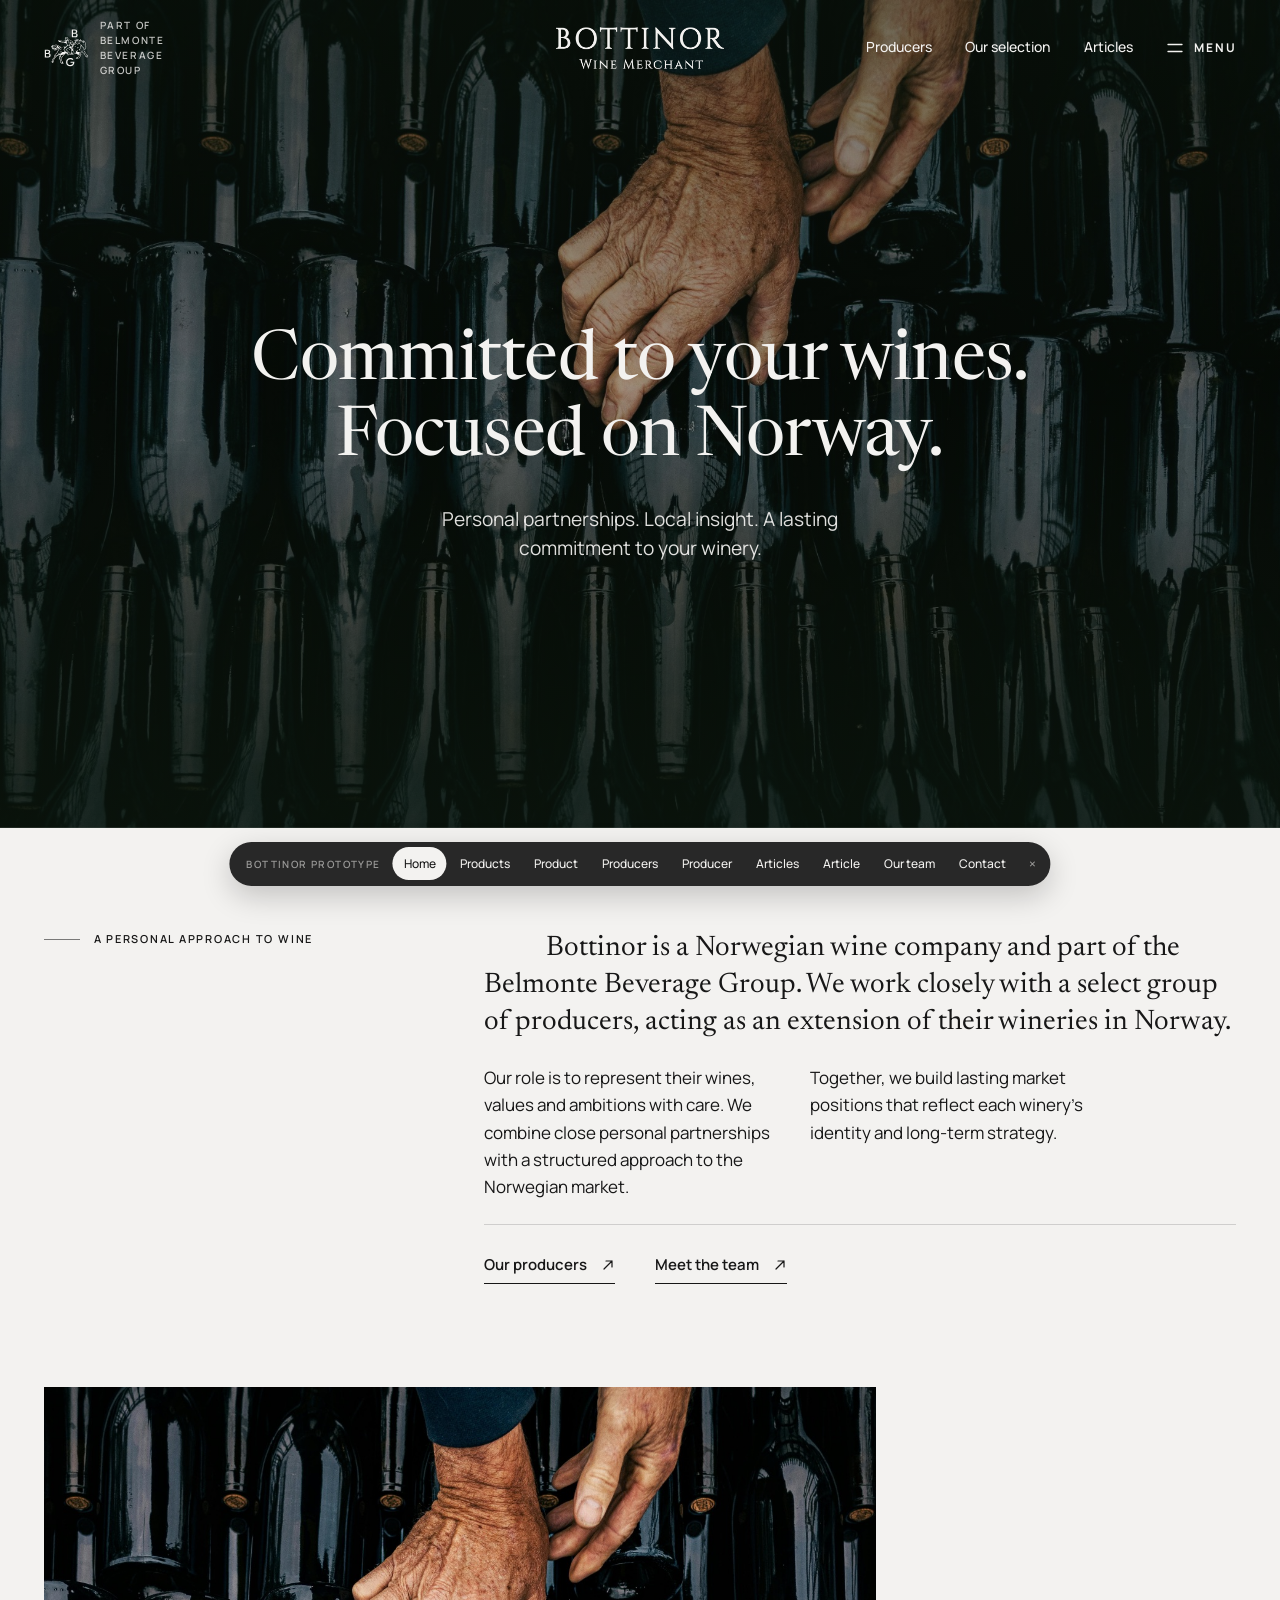
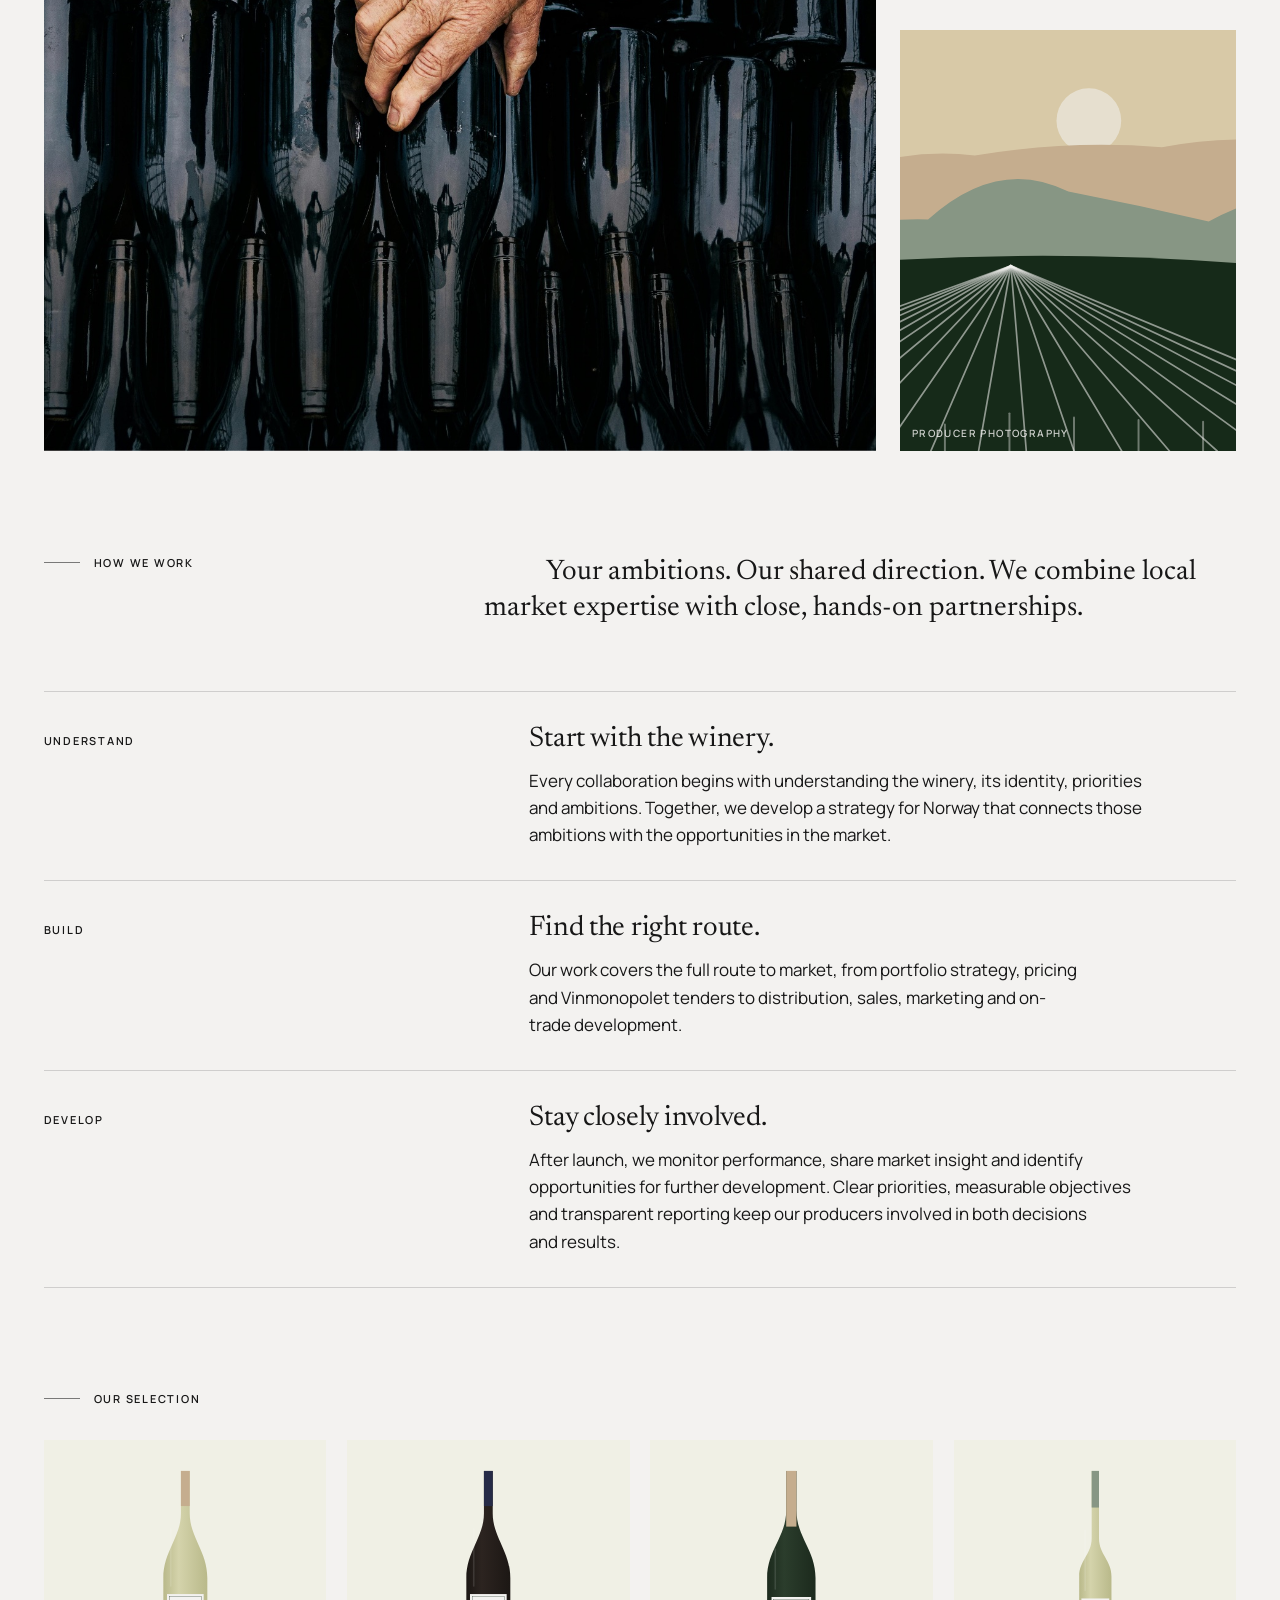
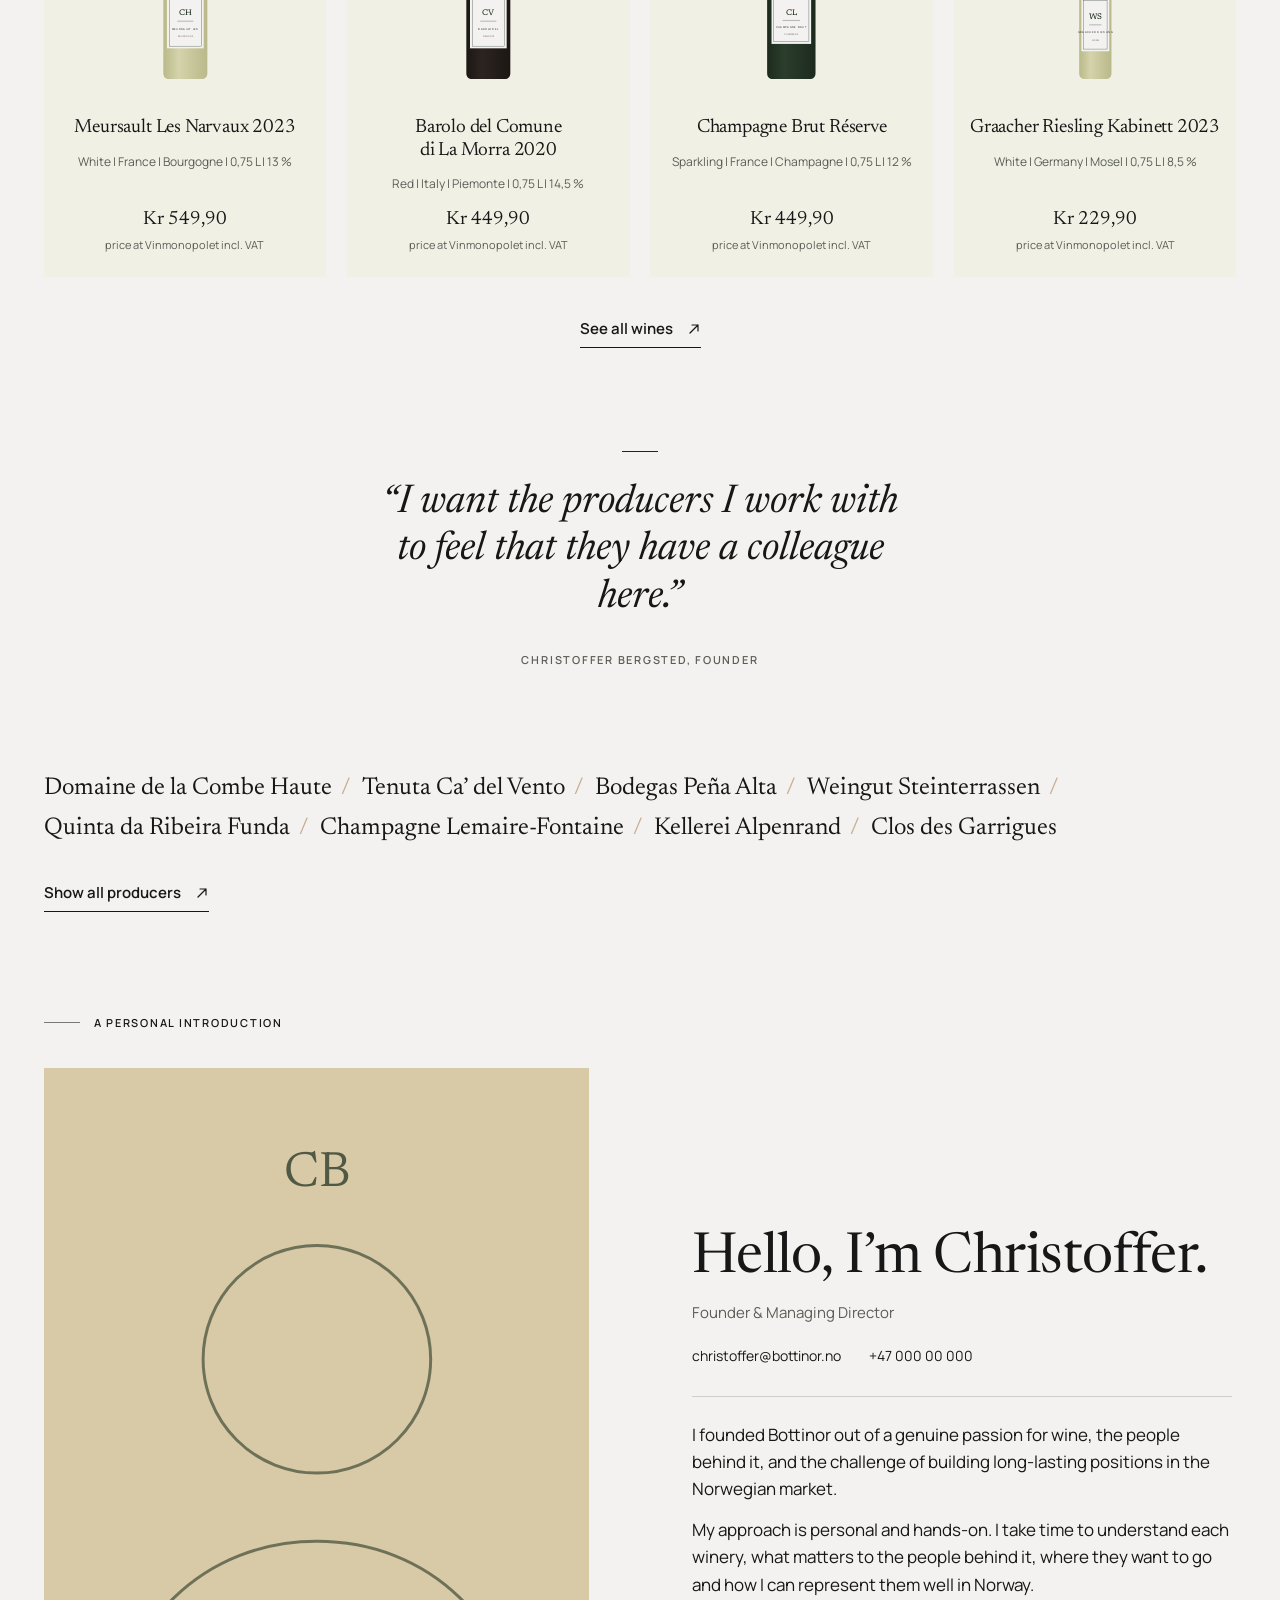
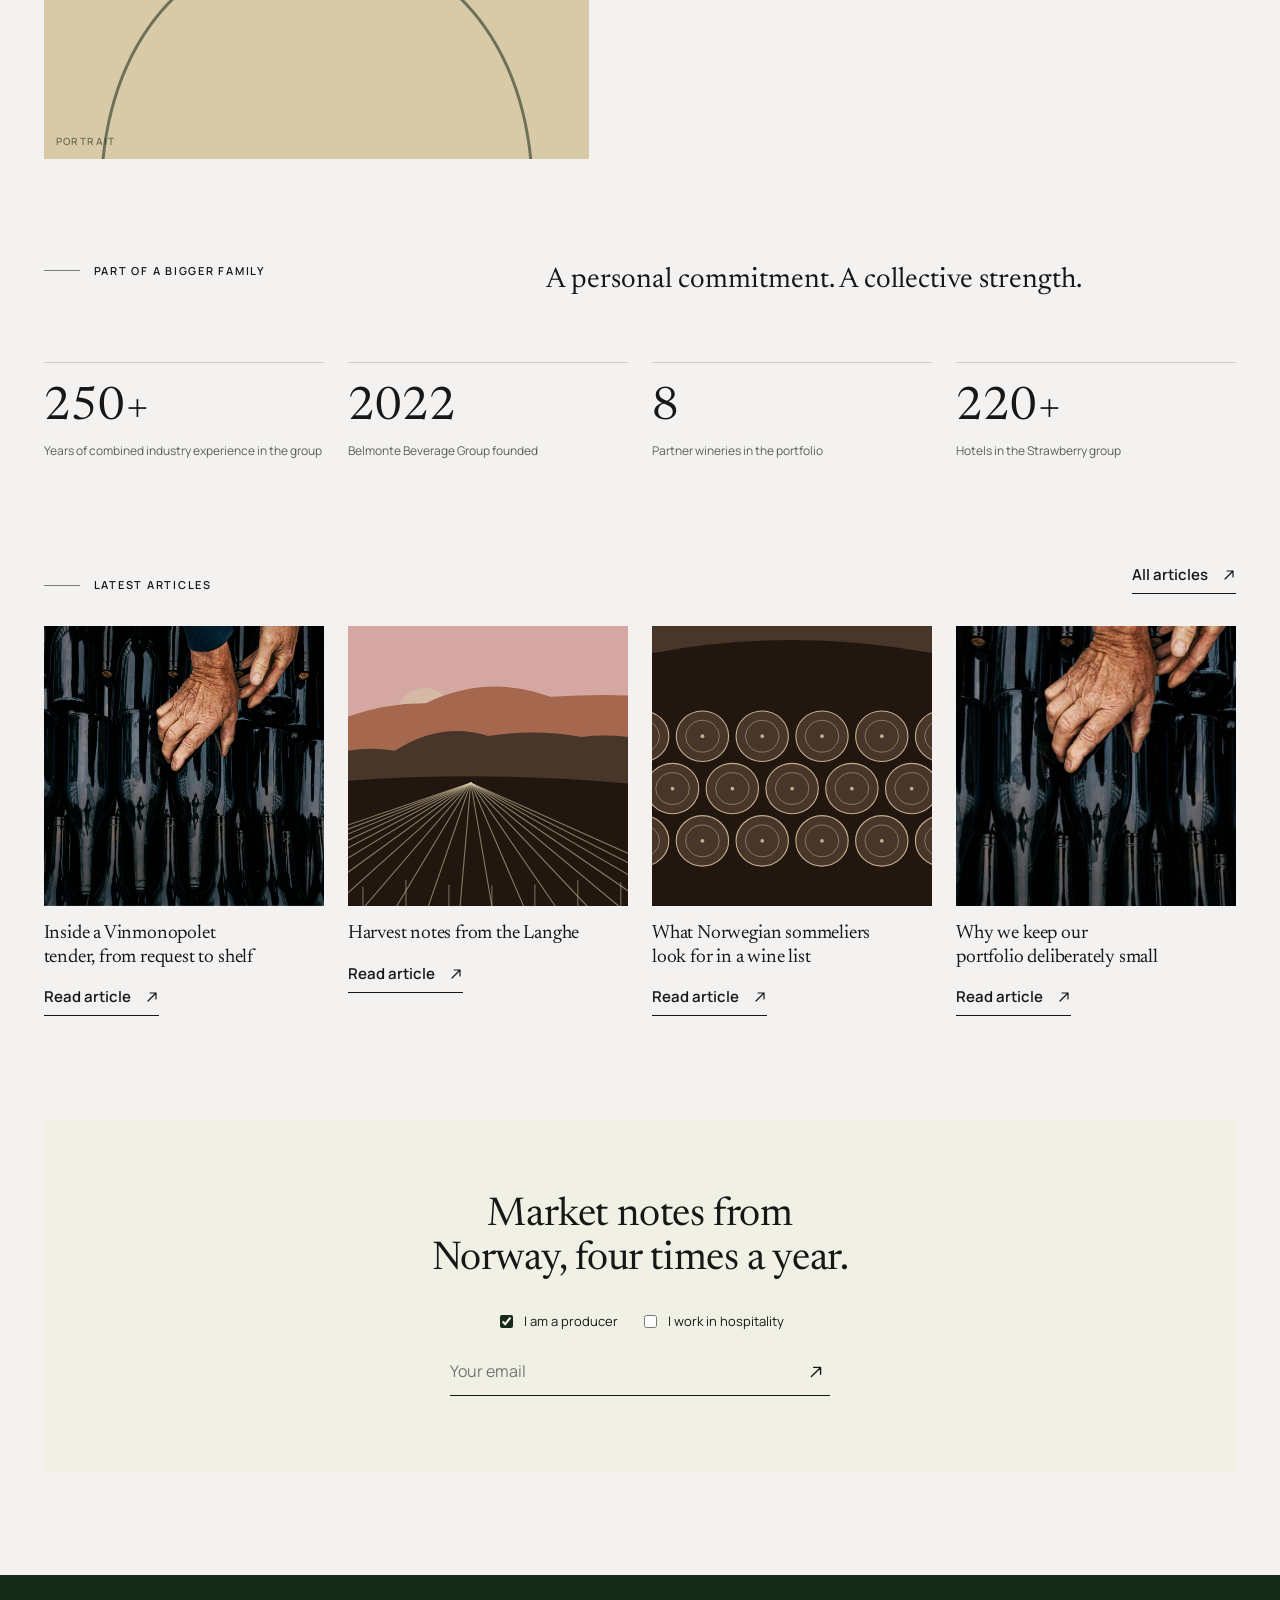
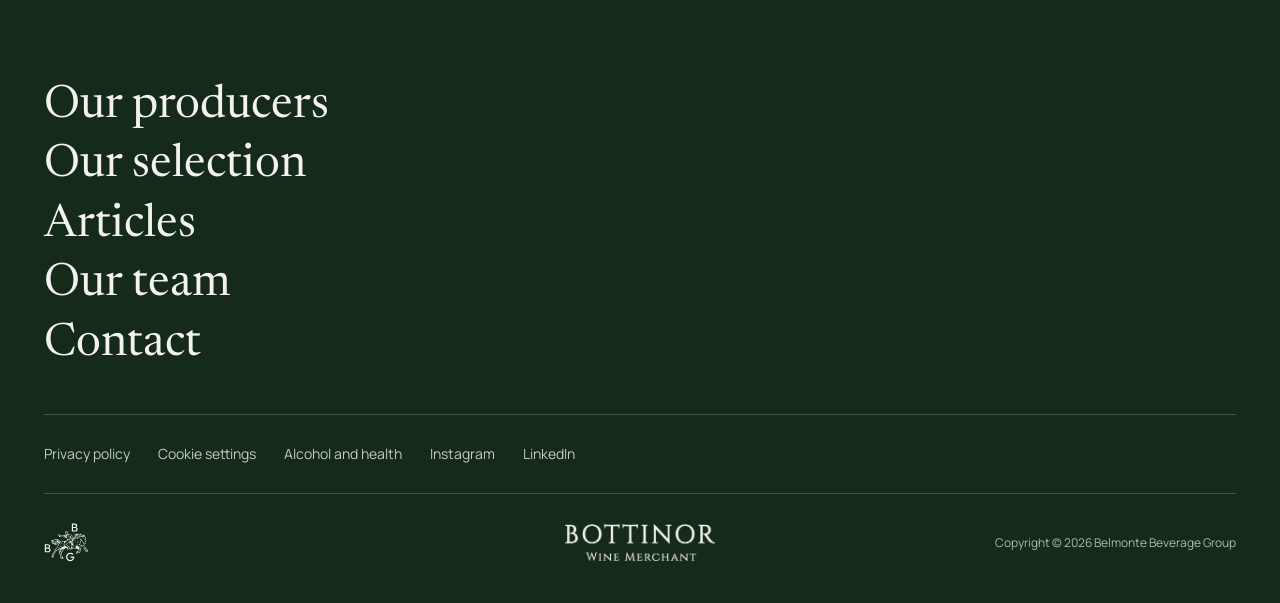
==== bottinor/index.html @ cb8255f0 "Add Bottinor Wine Merchant prototype Clickable prototype of the Bottinor theme (home, products, prod" ====
<!doctype html>
<html lang="en">
<head>
<meta charset="utf-8">
<meta name="viewport" content="width=device-width, initial-scale=1, viewport-fit=cover">
<title>Bottinor Prototype</title>
<meta name="claude:viewport-fit-sides" content="cover">
<link rel="preconnect" href="https://fonts.googleapis.com">
<link rel="preconnect" href="https://fonts.gstatic.com" crossorigin>
<link rel="stylesheet" href="https://fonts.googleapis.com/css2?family=Manrope:wght@400;500;600&family=Newsreader:ital,opsz,wght@0,6..72,400;0,6..72,500;1,6..72,400&display=swap">
<link rel="stylesheet" href="assets/tokens.css">
<link rel="stylesheet" href="assets/bottinor.css">
</head>
<body>
<div id="app"></div>
<script src="assets/app.js"></script>
</body>
</html>
---- bottinor/assets/tokens.css ----
/* Bottinor — design tokens.
   Source: Bottinor Website Brand Essentials (September 2026), bottinor-colours.css.
   In the app these become theme colours in src/app/globals.css (:root + @theme)
   and a [data-domain="bottinor"] block with the clamp sizes. */
:root {
  /* Primary palette */
  --bottinor-greige: #F3F2F0;        /* page background, light text on dark */
  --bottinor-ivory: #F0F0E5;         /* alternative light surface (cards, panels) */
  --bottinor-bottle-green: #162A19;  /* brand sections, headings, primary actions */
  --bottinor-ink: #171717;           /* body copy, navigation */

  /* Supporting palette — editorial accents only */
  --bottinor-burgundy: #66050A;
  --bottinor-grape-blue: #262B47;
  --bottinor-cellar-brown: #49362B;
  --bottinor-cork: #C5AD8E;
  --bottinor-lees-champagne: #D8C9A7;
  --bottinor-sage: #879684;
  --bottinor-clay: #A5674D;
  --bottinor-rose-dust: #D5A7A3;

  /* Derived */
  --bottinor-line: rgba(23, 23, 23, .16);
  --bottinor-line-strong: rgba(23, 23, 23, .7);
  --bottinor-line-on-dark: rgba(243, 242, 240, .22);
  --bottinor-muted: #5b5d56;

  /* Typography: Newsreader = storytelling (theme font), Manrope = structure (replaces font-global) */
  --bottinor-font-serif: "Newsreader", "Iowan Old Style", Georgia, serif;
  --bottinor-font-sans: "Manrope", "Helvetica Neue", Arial, sans-serif;

  /* Type scale (brandbook p.07), as clamp(mobile, fluid, desktop) */
  --bottinor-display: clamp(40px, 5.4vw, 72px);
  --bottinor-h1: clamp(36px, 4.4vw, 64px);
  --bottinor-h2: clamp(28px, 3.1vw, 44px);
  --bottinor-h3: clamp(22px, 2.2vw, 32px);
  --bottinor-large: clamp(20px, 1.9vw, 26px);
  --bottinor-medium: clamp(17px, 1.5vw, 21px);
  --bottinor-body: 17px;
  --bottinor-small: 15px;
  --bottinor-caption: 12px;
  --bottinor-label: 11px;
  --bottinor-label-tracking: .16em;

  --bottinor-ease: cubic-bezier(.33, 0, .33, 1); /* same as --ease-in-out-belmonte */
}
---- bottinor/assets/bottinor.css ----
/* Bottinor — theme prototype.
   Every section below is the Bottinor variant of an existing component in the belmonte app
   (path in the section header). Only styles change: no new components, fields or CMS shapes.
   Tokens live in tokens.css. Layout: 1440 container, px-6 / md:px-12 gutters. */
:root {
  --greige: var(--bottinor-greige);
  --ivory: var(--bottinor-ivory);
  --bottle: var(--bottinor-bottle-green);
  --ink: var(--bottinor-ink);
  --lees: var(--bottinor-lees-champagne);
  --cork: var(--bottinor-cork);
  --line: var(--bottinor-line);
  --line-strong: var(--bottinor-line-strong);
  --line-light: var(--bottinor-line-on-dark);
  --muted: var(--bottinor-muted);
  --serif: var(--bottinor-font-serif);
  --sans: var(--bottinor-font-sans);
  --display: var(--bottinor-display);
  --h1: var(--bottinor-h1);
  --h2: var(--bottinor-h2);
  --h3: var(--bottinor-h3);
  --large: var(--bottinor-large);
  --medium: var(--bottinor-medium);
  --small: var(--bottinor-small);
  --caption: var(--bottinor-caption);
  --label: var(--bottinor-label);
  --ease: var(--bottinor-ease);
  --pad: clamp(24px, 3.4vw, 48px);
  --gap: clamp(64px, 8vw, 120px);
  color-scheme: light;
}

* { box-sizing: border-box; }
[hidden] { display: none !important; }
html { scroll-behavior: smooth; }
body { margin: 0; background: var(--greige); color: var(--ink); font-family: var(--sans); font-size: var(--bottinor-body); line-height: 1.6; -webkit-font-smoothing: antialiased; }
img { max-width: 100%; display: block; }
a { color: inherit; }
button { font: inherit; color: inherit; }
:focus-visible { outline: 2px solid var(--bottle); outline-offset: 3px; }
.dark :focus-visible { outline-color: var(--lees); }
h1, h2, h3, h4, h5 { font-family: var(--serif); font-weight: 400; margin: 0; line-height: 1.1; letter-spacing: -.01em; text-wrap: balance; }
p { margin: 0; text-wrap: pretty; }
ul { margin: 0; }
.sr { position: absolute; width: 1px; height: 1px; overflow: hidden; clip: rect(0 0 0 0); }

.container { max-width: 1440px; margin-inline: auto; padding-left: max(var(--pad), env(safe-area-inset-left, 0px)); padding-right: max(var(--pad), env(safe-area-inset-right, 0px)); }
.dark { background: var(--bottle); color: var(--greige); }
.label { font-size: var(--label); font-weight: 600; letter-spacing: var(--bottinor-label-tracking); text-transform: uppercase; }
.label.rule { display: flex; align-items: center; gap: 14px; }
.label.rule::before { content: ""; width: 36px; height: 1px; background: currentColor; opacity: .55; flex: none; }
.muted { color: var(--muted); }

/* ThemedLink / ThemedIcon — src/components/ui/themed-actions-elements.tsx
   Bottinor arrow: thin diagonal; link underlined 1px, arrow nudges on hover. */
.tlink { display: inline-flex; align-items: center; gap: 14px; width: fit-content; font-size: var(--small); font-weight: 600; text-decoration: none; cursor: pointer; padding-bottom: 6px; border-bottom: 1px solid currentColor; }
.tlink svg { width: 14px; height: 14px; flex: none; transition: transform .3s var(--ease); }
.tlink:hover svg { transform: translate(3px, -3px); }
.tlink.down svg { transform: rotate(135deg); }

/* ---------- Header — src/components/layout/header (header.styles.ts, logo-renderer.tsx) ----------
   LogoRenderer: group logo + "part of Belmonte Beverage Group" (as arcade/magma/bona-fide).
   BrandRenderer: Bottinor wordmark, centred. Right: CMS headerLinks + MENU. */
.site-header { position: relative; z-index: 20; }
.site-header.overlay { position: absolute; inset: 0 0 auto; color: var(--greige); }
.site-header .container { display: grid; grid-template-columns: 1fr auto 1fr; align-items: center; min-height: 96px; gap: 16px; }
.hdr-logo { display: flex; align-items: center; gap: 12px; text-decoration: none; }
.hdr-logo img { width: 44px; }
.hdr-logo span { font-size: 10px; font-weight: 600; letter-spacing: var(--bottinor-label-tracking); text-transform: uppercase; line-height: 1.5; max-width: 15ch; opacity: .8; }
.hdr-brand img { width: 168px; }
.hdr-right { display: flex; justify-content: flex-end; align-items: center; gap: clamp(20px, 2.6vw, 40px); }
.hdr-right a { font-size: 14px; font-weight: 500; text-decoration: none; padding-block: 4px; border-bottom: 1px solid transparent; }
.hdr-right a:hover, .hdr-right a.on { border-bottom-color: currentColor; }
.menu-btn { display: inline-flex; align-items: center; gap: 10px; background: none; border: 0; padding: 4px 0; cursor: pointer; font-size: 12px; font-weight: 600; letter-spacing: var(--bottinor-label-tracking); }
.menu-btn svg { width: 18px; height: 18px; }
@media (max-width: 1000px) {
  .hdr-right a, .hdr-logo span { display: none; }
  .site-header .container { min-height: 72px; }
  .hdr-brand img { width: 132px; }
  .menu-btn b { display: none; }
}

/* HeaderDialog — header-dialog.tsx: bottle green, greige serif links in the 4/6 column */
.menu-dialog { position: fixed; inset: 0; z-index: 70; overflow: auto; display: flex; flex-direction: column; }
.menu-dialog .container { width: 100%; }
.menu-dialog .top { display: flex; justify-content: space-between; align-items: center; min-height: 96px; }
.menu-dialog .top img { width: 44px; }
.menu-dialog .close { background: none; border: 0; cursor: pointer; font-size: 12px; font-weight: 600; letter-spacing: var(--bottinor-label-tracking); display: inline-flex; gap: 10px; align-items: center; color: var(--greige); }
.menu-dialog .close svg { width: 16px; height: 16px; }
.menu-body { flex: 1; display: grid; grid-template-columns: 2fr 4fr; gap: 40px; padding-block: clamp(40px, 6vw, 88px); }
.menu-body nav { display: flex; flex-direction: column; gap: clamp(8px, 1vw, 14px); }
.menu-body nav a { font-family: var(--serif); font-size: clamp(36px, 5vw, 64px); line-height: 1.1; text-decoration: none; width: fit-content; transition: color .2s ease, padding .3s var(--ease); }
.menu-body nav a:hover { color: var(--lees); padding-left: 12px; }
@media (max-width: 800px) { .menu-body { grid-template-columns: 1fr; } }

/* ---------- Footer — src/components/layout/footer (footer.styles.ts) ----------
   primary links (serif, stacked) · secondary links · logo / brand / copyright row */
.site-footer .container { padding-block: clamp(64px, 8vw, 112px) 40px; }
.ft-primary { display: flex; flex-direction: column; align-items: flex-start; gap: 2px; padding-bottom: 40px; }
.ft-primary a { font-family: var(--serif); font-size: clamp(30px, 3.6vw, 52px); line-height: 1.25; text-decoration: none; position: relative; }
.ft-primary a::after { content: ""; position: absolute; left: 0; bottom: 6px; height: 1px; width: 0; background: currentColor; transition: width .6s var(--ease); }
.ft-primary a:hover::after { width: 100%; }
.ft-secondary { display: flex; flex-wrap: wrap; gap: 8px 28px; padding-block: 28px; border-top: 1px solid var(--line-light); font-size: 14px; }
.ft-secondary a { text-decoration: none; opacity: .8; }
.ft-secondary a:hover { opacity: 1; text-decoration: underline; }
.ft-bottom { position: relative; display: flex; justify-content: space-between; align-items: center; gap: 24px; padding-top: 28px; border-top: 1px solid var(--line-light); font-size: var(--caption); }
.ft-bottom .logo { width: 44px; }
.ft-bottom .brand { position: absolute; left: 50%; transform: translateX(-50%); width: 150px; }
.ft-bottom .copy { opacity: .7; }
@media (max-width: 760px) { .ft-bottom { flex-direction: column; align-items: flex-start; } .ft-bottom .brand { position: static; transform: none; } }

/* ---------- Blocks — src/components/blocks/* (rendered by blocks.tsx) ---------- */
.blocks { display: flex; flex-direction: column; gap: var(--gap); padding-block: var(--gap); }
.blocks > * { width: 100%; }

/* banner (bannerFullscreen) — banner.styles.ts: centred h1 + rich-text intro over full-bleed photo */
.banner { position: relative; color: var(--greige); background: var(--bottle); overflow: hidden; }
.banner > img { position: absolute; inset: 0; width: 100%; height: 100%; object-fit: cover; }
.banner::after { content: ""; position: absolute; inset: 0; background: linear-gradient(180deg, rgba(13, 25, 15, .55) 0%, rgba(13, 25, 15, .35) 45%, rgba(13, 25, 15, .7) 100%); }
.banner .container { position: relative; z-index: 1; min-height: clamp(600px, 92vh, 900px); display: flex; flex-direction: column; align-items: center; justify-content: center; text-align: center; padding-block: 140px 80px; }
.banner h1 { font-size: var(--display); }
.banner .intro { margin-top: 28px; max-width: 40ch; font-size: var(--medium); line-height: 1.5; opacity: .92; }

/* intro (introModule) — intro-module.styles.ts: label left, serif intro with first-line indent, body, link row */
.intro-module { display: grid; grid-template-columns: 4fr 8fr; gap: clamp(28px, 5vw, 80px); align-items: start; }
.intro-module .text { display: grid; gap: 24px; }
.intro-module .lead { font-family: var(--serif); font-size: var(--h3); line-height: 1.3; text-indent: 2.2em; }
.intro-module .body { max-width: 62ch; columns: 2; column-gap: 32px; }
.intro-module .body p + p { margin-top: 14px; }
.intro-module .body p { break-inside: avoid; }
.intro-module .links { display: flex; gap: 40px; flex-wrap: wrap; padding-top: 28px; border-top: 1px solid var(--line); }
@media (max-width: 860px) { .intro-module { grid-template-columns: 1fr; } .intro-module .body { columns: 1; } }

/* group-image — group-image.styles: large 771×616 + small 312×390 */
.group-image { display: grid; grid-template-columns: 771fr 312fr; gap: 24px; align-items: end; }
.group-image.reverse { grid-template-columns: 312fr 771fr; }
.group-image.reverse .large { order: 2; }
.group-image .large { aspect-ratio: 771 / 616; overflow: hidden; }
.group-image .small { aspect-ratio: 312 / 390; overflow: hidden; }
@media (max-width: 760px) { .group-image, .group-image.reverse { grid-template-columns: 1fr; } .group-image .small { max-width: 280px; } }

/* paragraph-collection — uppercase title left (427), rich text right (665), hairline rows */
.paragraphs .row { display: grid; grid-template-columns: 427fr 665fr; gap: 32px; padding-block: 32px; border-top: 1px solid var(--line); }
.paragraphs .row:last-child { border-bottom: 1px solid var(--line); }
.paragraphs .row .label { padding-top: 8px; }
.paragraphs .row h3 { font-size: var(--h3); margin-bottom: 12px; }
.paragraphs .row p { max-width: 62ch; }
@media (max-width: 760px) { .paragraphs .row { grid-template-columns: 1fr; gap: 10px; } }

/* quote */
.quote-block { display: grid; justify-items: center; text-align: center; gap: 28px; }
.quote-block blockquote { margin: 0; max-width: 24ch; font-family: var(--serif); font-size: var(--h2); line-height: 1.2; font-style: italic; }
.quote-block blockquote::before { content: ""; display: block; width: 36px; height: 1px; background: var(--bottle); margin: 0 auto 28px; }
.quote-block cite { font-style: normal; }

/* productsModule / latest-articles header row: optional uppercase title (+ link on latest-articles) */
.module-head { display: flex; justify-content: space-between; align-items: end; gap: 24px; flex-wrap: wrap; margin-bottom: 32px; }

/* producer-list block — names inline, underline grows on hover, "show all" link */
.producer-names { display: flex; flex-wrap: wrap; gap: 6px 30px; font-family: var(--serif); font-size: var(--large); line-height: 1.4; }
.producer-names a { position: relative; text-decoration: none; }
.producer-names a::after { content: ""; position: absolute; left: 0; bottom: 2px; height: 1px; width: 0; background: currentColor; transition: width .6s var(--ease); }
.producer-names a:hover::after { width: 100%; }
.producer-names a:not(:last-child)::before { content: "/"; position: absolute; right: -19px; color: var(--cork); }
.producer-list-block .tlink { margin-top: 36px; }

/* counter — value above label, hairline on top */
.counters { display: grid; grid-template-columns: repeat(var(--n, 4), 1fr); gap: 36px 24px; margin: 0; }
.counters > div { padding-top: 22px; border-top: 1px solid var(--line); display: flex; flex-direction: column-reverse; justify-content: flex-end; gap: 10px; }
.counters dt { font-size: var(--caption); color: var(--muted); }
.counters dd { margin: 0; font-family: var(--serif); font-size: clamp(32px, 3.6vw, 52px); line-height: 1; font-variant-numeric: tabular-nums; }
.counters dd.text { font-size: var(--large); line-height: 1.2; }
@media (max-width: 860px) { .counters { grid-template-columns: 1fr 1fr; } }

/* employee (employees) — optional label, 542×687 portrait, name, role, contact, bio */
.employee-block > .label { padding-bottom: 36px; }
.employee { display: grid; grid-template-columns: 542fr 541fr; gap: clamp(40px, 8vw, 146px); align-items: center; }
.employee .img { aspect-ratio: 542 / 687; overflow: hidden; }
.employee h4 { font-size: var(--h1); }
.employee .role { margin-top: 10px; font-size: var(--small); color: var(--muted); }
.employee .contact { margin-top: 20px; display: flex; gap: 28px; flex-wrap: wrap; font-size: 14px; }
.employee .bio { margin-top: 28px; padding-top: 24px; border-top: 1px solid var(--line); display: grid; gap: 14px; max-width: 54ch; }
@media (max-width: 860px) { .employee { grid-template-columns: 1fr; } .employee .img { max-width: 420px; } }

/* newsletter — ivory panel, serif title, checkboxes, underline input with arrow button */
.newsletter { background: var(--ivory); padding: clamp(40px, 6vw, 80px) var(--pad); display: grid; justify-items: center; text-align: center; gap: 28px; }
.newsletter h2 { font-size: var(--h2); max-width: 22ch; }
.newsletter form { display: grid; gap: 18px; justify-items: center; width: 100%; }
.newsletter .input { position: relative; width: min(380px, 100%); }
.newsletter input[type=email] { width: 100%; border: 0; border-bottom: 1px solid var(--ink); background: transparent; padding: 10px 36px 10px 0; font: inherit; font-size: 16px; }
.newsletter input[type=email]:focus { outline: none; box-shadow: 0 1px 0 var(--bottle); }
.newsletter .input button { position: absolute; right: 0; bottom: 8px; background: none; border: 0; cursor: pointer; }
.newsletter .input svg { width: 16px; height: 16px; }
.checks { display: flex; gap: 22px; flex-wrap: wrap; justify-content: center; font-size: 13px; }
.checks label { display: inline-flex; gap: 8px; align-items: center; cursor: pointer; }
.checks input { accent-color: var(--bottle); }
.newsletter .done { font-size: 15px; color: var(--bottle); font-weight: 600; }

/* single-image */
.single-image { overflow: hidden; margin: 0; }
.single-image.large { aspect-ratio: 1344 / 760; }

/* rich-text (richTextModule) — 760 measure, serif headings, drop cap via ::first-letter */
.rich-text { max-width: 760px; margin-inline: auto; display: grid; gap: 22px; font-size: 18px; line-height: 1.7; }
.rich-text h2 { font-size: var(--h2); margin-top: 18px; }
.rich-text > p:first-child::first-letter { font-family: var(--serif); float: left; font-size: 76px; line-height: .9; padding: 6px 12px 0 0; color: var(--bottle); }
.rich-text ul { padding-left: 20px; display: grid; gap: 6px; }
.rich-text blockquote { margin: 12px 0; font-family: var(--serif); font-style: italic; font-size: var(--h3); line-height: 1.3; padding-left: 26px; border-left: 1px solid var(--bottle); }

/* links block — centred ThemedLinks */
.links-block { display: flex; justify-content: center; gap: 48px; flex-wrap: wrap; }

/* ---------- Page titles: PageTitle / products h1 / producers h1 / TeamView h1 ---------- */
.page-title { padding-block: clamp(56px, 7vw, 104px) clamp(32px, 4vw, 48px); }
.page-title h1 { font-size: var(--h1); max-width: 20ch; }

/* ---------- ProductTile — features/product-tile (product-tile.styles.ts → container) ----------
   ivory card; on hover card warms to Lees and bottle lifts (hover:[&_img]:-translate-y-1.5) */
.product-list { display: grid; grid-template-columns: repeat(4, 1fr); gap: clamp(12px, 1.6vw, 24px); }
.product-list.cols-3 { grid-template-columns: repeat(3, 1fr); }
@media (max-width: 1180px) { .product-list { grid-template-columns: repeat(3, 1fr); } }
@media (max-width: 760px) { .product-list, .product-list.cols-3 { grid-template-columns: repeat(2, 1fr); } }
@media (max-width: 420px) { .product-list, .product-list.cols-3 { grid-template-columns: 1fr; } }
.p-tile { display: flex; flex-direction: column; align-items: center; text-align: center; padding: clamp(20px, 2vw, 28px) 16px 24px; background: var(--ivory); text-decoration: none; min-width: 0; transition: background .35s var(--ease); }
.p-tile:hover { background: #E9E2CF; }
.p-tile .img { height: 220px; display: grid; place-items: end center; margin-bottom: 32px; }
.p-tile .img svg { height: 220px; width: auto; transition: transform .45s var(--ease); }
.p-tile:hover .img svg { transform: translateY(-6px); }
.p-tile h2 { font-size: var(--medium); line-height: 1.16; }
.p-tile .meta { margin-block: 12px; font-size: var(--caption); color: var(--muted); }
.p-tile .price { font-family: var(--serif); font-size: var(--medium); font-variant-numeric: tabular-nums; margin-top: auto; }
.p-tile .vm { font-size: 11px; color: var(--muted); }

/* ---------- Products page — app/(commerce)/products (page.styles.ts, product-filters, select) ---------- */
.products-page { display: grid; grid-template-columns: minmax(220px, 312px) 1fr; gap: clamp(24px, 3vw, 48px); padding-bottom: var(--gap); }
.side { min-width: 0; }
.search { position: relative; }
.search svg { position: absolute; left: 0; top: 50%; transform: translateY(-50%); width: 16px; height: 16px; }
.search input { width: 100%; border: 0; border-bottom: 1px solid var(--ink); background: transparent; padding: 10px 24px 10px 28px; font: inherit; font-size: 15px; }
.search input:focus { outline: none; box-shadow: 0 1px 0 var(--bottle); }
.filters { margin-top: 20px; position: sticky; top: 20px; }
.filters details { border-bottom: 1px solid var(--line); }
.filters details[open] { border-bottom-color: var(--line-strong); }
.filters summary { list-style: none; cursor: pointer; display: flex; justify-content: space-between; align-items: center; padding: 14px 0; font-size: 14px; font-weight: 600; }
.filters summary::-webkit-details-marker { display: none; }
.filters summary::after { content: "+"; font-weight: 400; font-size: 18px; line-height: 1; }
.filters details[open] summary::after { content: "−"; }
.filters .opts { display: grid; padding-bottom: 12px; }
.filters label { display: flex; align-items: center; gap: 12px; padding: 7px 0; font-size: 13px; cursor: pointer; }
.filters .box { width: 15px; height: 15px; border: 1px solid var(--ink); display: grid; place-items: center; flex: none; }
.filters .box svg { width: 11px; height: 11px; opacity: 0; }
.filters label:hover .box svg { opacity: .3; }
.filters input { position: absolute; opacity: 0; pointer-events: none; }
.filters input:checked + .box { background: var(--bottle); border-color: var(--bottle); color: var(--greige); }
.filters input:checked + .box svg { opacity: 1; }
.filters input:focus-visible + .box { outline: 2px solid var(--bottle); outline-offset: 2px; }
.filters .n { margin-left: auto; color: var(--muted); font-size: 12px; font-variant-numeric: tabular-nums; }
.list-top { display: flex; justify-content: space-between; align-items: center; gap: 16px; flex-wrap: wrap; margin-bottom: 24px; min-height: 40px; }
.tags { display: flex; gap: 8px; flex-wrap: wrap; align-items: center; }
.tag { display: inline-flex; align-items: center; gap: 10px; height: 34px; padding: 0 12px; background: var(--lees); border: 0; font-size: 13px; cursor: pointer; }
.tag svg { width: 10px; height: 10px; }
.tag.clear { background: none; text-decoration: underline; padding: 0 4px; }
.sort { position: relative; margin-left: auto; }
.sort select { appearance: none; border: 0; border-bottom: 1px solid var(--ink); background: transparent; font: inherit; font-size: 14px; padding: 8px 28px 8px 0; width: 220px; cursor: pointer; }
.sort svg { position: absolute; right: 2px; top: 50%; transform: translateY(-50%); width: 12px; height: 12px; pointer-events: none; }
.empty { grid-column: 1 / -1; padding: 48px 0; text-align: center; color: var(--muted); }
.filter-toggle { display: none; margin-top: 16px; gap: 10px; align-items: center; background: none; border: 0; border-bottom: 1px solid var(--ink); padding: 8px 0; font-size: 14px; font-weight: 600; cursor: pointer; }
.filter-toggle svg { width: 12px; height: 12px; }
@media (max-width: 820px) {
  .products-page { grid-template-columns: 1fr; }
  .filters { position: static; }
  .filters:not(.open) { display: none; }
  .filter-toggle { display: inline-flex; }
}

/* ---------- Product detail — features/product-detail/* ----------
   container: image left (sticky), section right (as magma: lg:flex-row).
   Section order = default branch of product-detail.tsx:
   Title · KeyInfo · Characteristic · Price · Specification · AboutProduct · Table, then Attachments. */
.pd { display: grid; grid-template-columns: 1fr 1fr; gap: clamp(32px, 5vw, 80px); align-items: start; padding-block: 32px var(--gap); }
.pd-image { position: sticky; top: 24px; background: var(--ivory); aspect-ratio: 525 / 620; display: grid; place-items: center; }
.pd-image svg { height: 78%; width: auto; }
.pd-section { display: grid; gap: 36px; max-width: 656px; }
.pd-title .producer { display: inline-flex; gap: 12px; align-items: center; font-size: 13px; font-weight: 600; letter-spacing: .14em; text-transform: uppercase; text-decoration: none; margin-bottom: 20px; }
.pd-title .producer svg { width: 13px; height: 13px; transition: transform .3s var(--ease); }
.pd-title .producer:hover svg { transform: translate(3px, -3px); }
.pd-title h1 { font-size: var(--h1); line-height: 1.02; }
.pd-key { font-size: 14px; color: var(--muted); }
.pd-block > .label { margin-bottom: 12px; color: var(--muted); }
.pd-char { font-family: var(--serif); font-size: var(--large); line-height: 1.4; }
.pd-price { display: flex; justify-content: space-between; align-items: center; gap: 20px; flex-wrap: wrap; padding-block: 22px; border-block: 1px solid var(--line); }
.pd-price .amount { font-family: var(--serif); font-size: clamp(30px, 3vw, 40px); line-height: 1; font-variant-numeric: tabular-nums; }
.pd-price .label { margin-top: 10px; color: var(--muted); }
.spec-row { display: grid; grid-template-columns: 32px 1fr; gap: 18px; padding-block: 18px; border-bottom: 1px solid var(--line); align-items: start; }
.spec-row:first-child { padding-top: 0; }
.spec-row > svg { width: 28px; height: 28px; color: var(--bottle); }
.meters { list-style: none; padding: 0; display: flex; flex-wrap: wrap; gap: 10px 26px; font-size: 15px; }
.meters li { display: inline-flex; align-items: center; gap: 8px; }
.meters svg { width: 22px; height: 22px; }
.spec-row p { font-size: 15px; }
.pd-table { list-style: none; padding: 0; font-size: 14px; }
.pd-table li { display: flex; justify-content: space-between; gap: 24px; padding: 11px 16px; }
.pd-table li:nth-child(odd) { background: rgba(216, 201, 167, .26); }
.pd-table li span:first-child { color: var(--muted); }
.pd-table li span:last-child { text-align: right; font-variant-numeric: tabular-nums; }
.pd-attach { display: flex; justify-content: space-between; gap: 20px; flex-wrap: wrap; padding-top: 20px; border-top: 1px solid var(--line); font-size: 12px; }
.pd-attach .dl { display: flex; gap: 24px; flex-wrap: wrap; }
.pd-attach a { display: inline-flex; align-items: center; gap: 8px; cursor: pointer; text-decoration: underline; }
.pd-attach svg { width: 16px; height: 16px; }
@media (max-width: 900px) { .pd { grid-template-columns: 1fr; } .pd-image { position: relative; top: 0; aspect-ratio: 4 / 3.6; } }

/* AboutProducer — about-producer.tsx: bottle green band, square image left, text right */
.about-producer .container { display: grid; grid-template-columns: 1fr 1fr; gap: clamp(40px, 8vw, 146px); align-items: center; padding-block: clamp(64px, 8vw, 112px); }
.about-producer .label { color: var(--lees); }
.about-producer .img { aspect-ratio: 1; overflow: hidden; max-width: 560px; }
.about-producer h2 { font-size: var(--h1); margin-top: 18px; }
.about-producer .intro { margin-top: 24px; max-width: 52ch; }
.about-producer .tlink { margin-top: 36px; }
@media (max-width: 860px) { .about-producer .container { grid-template-columns: 1fr; } }

/* ---------- Producers — app/(producers)/producers, features/producer/single-producer.tsx ---------- */
.producers-controls { display: flex; justify-content: space-between; align-items: end; gap: 20px; flex-wrap: wrap; padding-bottom: 28px; }
.producers-controls .search { width: min(380px, 100%); }
.producer-list { padding-bottom: var(--gap); }
.producer-row { position: relative; display: grid; grid-template-columns: 3fr 2fr 2fr; gap: 24px; align-items: center; padding-block: 20px; border-top: 1px solid var(--line); text-decoration: none; }
.producer-row:last-child { border-bottom: 1px solid var(--line); }
.producer-row h2 { font-size: var(--large); line-height: 1.2; transition: transform .5s var(--ease); }
.producer-row .country, .producer-row .district { font-size: 14px; color: var(--muted); transition: transform .5s var(--ease); }
.producer-row .district { text-align: right; }
.producer-row:hover h2, .producer-row:hover .country { transform: translateX(16px); }
.producer-row:hover .district { transform: translateX(-16px); }
.producer-row .float { position: absolute; left: 50%; top: 50%; width: clamp(200px, 22vw, 320px); aspect-ratio: 1; transform: translate(-50%, -50%) scale(.96); opacity: 0; pointer-events: none; z-index: 5; transition: opacity .35s ease, transform .5s var(--ease); overflow: hidden; }
.producer-row:hover .float { opacity: 1; transform: translate(-50%, -50%) scale(1); }
@media (max-width: 760px) {
  .producer-row { grid-template-columns: 1fr; gap: 4px; }
  .producer-row .district { text-align: left; }
  .producer-row .float { display: none; }
}

/* ProducerDetail — producer-detail.tsx: centred header, full-width hero, indented intro,
   CounterModule from attributes, story = SingleImage + ParagraphCollection row */
.producer-head { text-align: center; padding-block: clamp(48px, 6vw, 88px) clamp(28px, 3vw, 40px); display: grid; justify-items: center; gap: 24px; }
.producer-head h1 { font-size: var(--display); }
.producer-head .row { display: flex; gap: 48px; align-items: center; flex-wrap: wrap; justify-content: center; font-weight: 500; font-size: 15px; }
.producer-hero { height: clamp(240px, 46vw, 680px); overflow: hidden; }
.producer-intro { padding-block: clamp(48px, 6vw, 88px); }
.producer-intro p { max-width: 980px; margin-inline: auto; font-family: var(--serif); font-size: var(--h3); line-height: 1.32; text-indent: 2.2em; }
.story { display: grid; gap: clamp(40px, 5vw, 64px); padding-top: var(--gap); }

/* ---------- Articles — views/articles-view, features/article/article-tile.tsx ---------- */
.article-list { display: grid; grid-template-columns: repeat(4, 1fr); gap: 40px 24px; }
@media (max-width: 1100px) { .article-list { grid-template-columns: repeat(2, 1fr); } }
@media (max-width: 560px) { .article-list { grid-template-columns: 1fr; } }
.a-tile { display: flex; flex-direction: column; gap: 16px; text-decoration: none; min-width: 0; }
.a-tile .img { aspect-ratio: 1; overflow: hidden; }
.a-tile .img > * { width: 100%; height: 100%; transition: transform .7s var(--ease); }
.a-tile:hover .img > * { transform: scale(1.035); }
.a-tile h5 { font-size: var(--medium); line-height: 1.22; }

/* ArticleTitle — h1 + subtitle, centred */
.article-head { max-width: 980px; margin-inline: auto; text-align: center; padding-block: clamp(56px, 7vw, 104px) clamp(36px, 4vw, 56px); display: grid; justify-items: center; gap: 22px; }
.article-head h1 { font-size: var(--display); }
.article-head p { max-width: 52ch; font-family: var(--serif); font-size: var(--large); line-height: 1.4; color: var(--muted); }

/* ---------- Team — views/team-view, features/team-members/team-member-tile.tsx ----------
   TeamView (non-belmonte): h1 + centred wrapping row of 312px tiles */
.team-tiles { display: flex; flex-wrap: wrap; justify-content: center; gap: 56px 32px; padding-bottom: var(--gap); }
.team-grid { display: grid; grid-template-columns: repeat(4, 1fr); gap: 56px 32px; }
@media (max-width: 1100px) { .team-grid { grid-template-columns: repeat(3, 1fr); } }
@media (max-width: 760px) { .team-grid { grid-template-columns: repeat(2, 1fr); } }
@media (max-width: 420px) { .team-grid { grid-template-columns: 1fr; } }
.t-tile { display: flex; flex-direction: column; width: 312px; max-width: 100%; min-width: 0; }
.team-grid .t-tile { width: auto; }
.t-tile .img { aspect-ratio: 312 / 304; overflow: hidden; margin-bottom: 18px; }
.t-tile h3 { font-size: 24px; }
.t-tile .role { margin-top: 4px; padding-bottom: 14px; border-bottom: 1px solid var(--line); font-size: 13px; color: var(--muted); }
.t-tile .contact { margin-top: 12px; display: grid; gap: 6px; font-size: 13px; }
.t-tile .contact span { display: flex; gap: 10px; align-items: center; overflow-wrap: anywhere; }
.t-tile .contact svg { width: 14px; height: 14px; flex: none; }

/* ContactView — IntroModule + TeamMemberTile grid + "View all team members" ThemedLink */
.contact-view { display: grid; gap: clamp(48px, 6vw, 80px); padding-block: clamp(56px, 7vw, 104px) var(--gap); }
.contact-view > * { width: 100%; }

/* ---------- Photo placeholders ---------- */
.ph { position: relative; width: 100%; height: 100%; display: block; overflow: hidden; }
.ph svg { width: 100%; height: 100%; display: block; }
.ph[data-note]::after { content: attr(data-note); position: absolute; left: 12px; bottom: 10px; font-size: 10px; font-weight: 600; letter-spacing: .14em; text-transform: uppercase; color: rgba(243, 242, 240, .82); }
.ph.light[data-note]::after { color: rgba(22, 42, 25, .55); }
.cover { width: 100%; height: 100%; object-fit: cover; }

/* ---------- Prototype navigator (not part of the design) ---------- */
.proto { position: fixed; left: 50%; transform: translateX(-50%); bottom: calc(14px + env(safe-area-inset-bottom, 0px)); z-index: 90; display: flex; align-items: center; gap: 2px; padding: 5px; max-width: calc(100vw - 24px); overflow-x: auto; scrollbar-width: none; background: rgba(23, 23, 23, .92); color: #F3F2F0; border-radius: 999px; box-shadow: 0 10px 30px rgba(0, 0, 0, .2); font-family: var(--sans); }
.proto::-webkit-scrollbar { display: none; }
.proto .t { font-size: 10px; font-weight: 600; letter-spacing: .14em; text-transform: uppercase; padding: 0 10px 0 12px; opacity: .55; white-space: nowrap; }
.proto a { white-space: nowrap; font-size: 12px; font-weight: 500; padding: 7px 11px; border-radius: 999px; text-decoration: none; }
.proto a:hover { background: rgba(243, 242, 240, .12); }
.proto a.on { background: #F3F2F0; color: #171717; }
.proto button { background: none; border: 0; color: inherit; opacity: .6; padding: 6px 10px; cursor: pointer; font-size: 14px; }
.proto-min { position: fixed; right: 14px; bottom: calc(14px + env(safe-area-inset-bottom, 0px)); z-index: 90; background: rgba(23, 23, 23, .92); color: #F3F2F0; border: 0; border-radius: 999px; padding: 10px 14px; font-size: 12px; cursor: pointer; }

@media (prefers-reduced-motion: reduce) { *, *::before, *::after { animation: none !important; transition: none !important; scroll-behavior: auto !important; } }
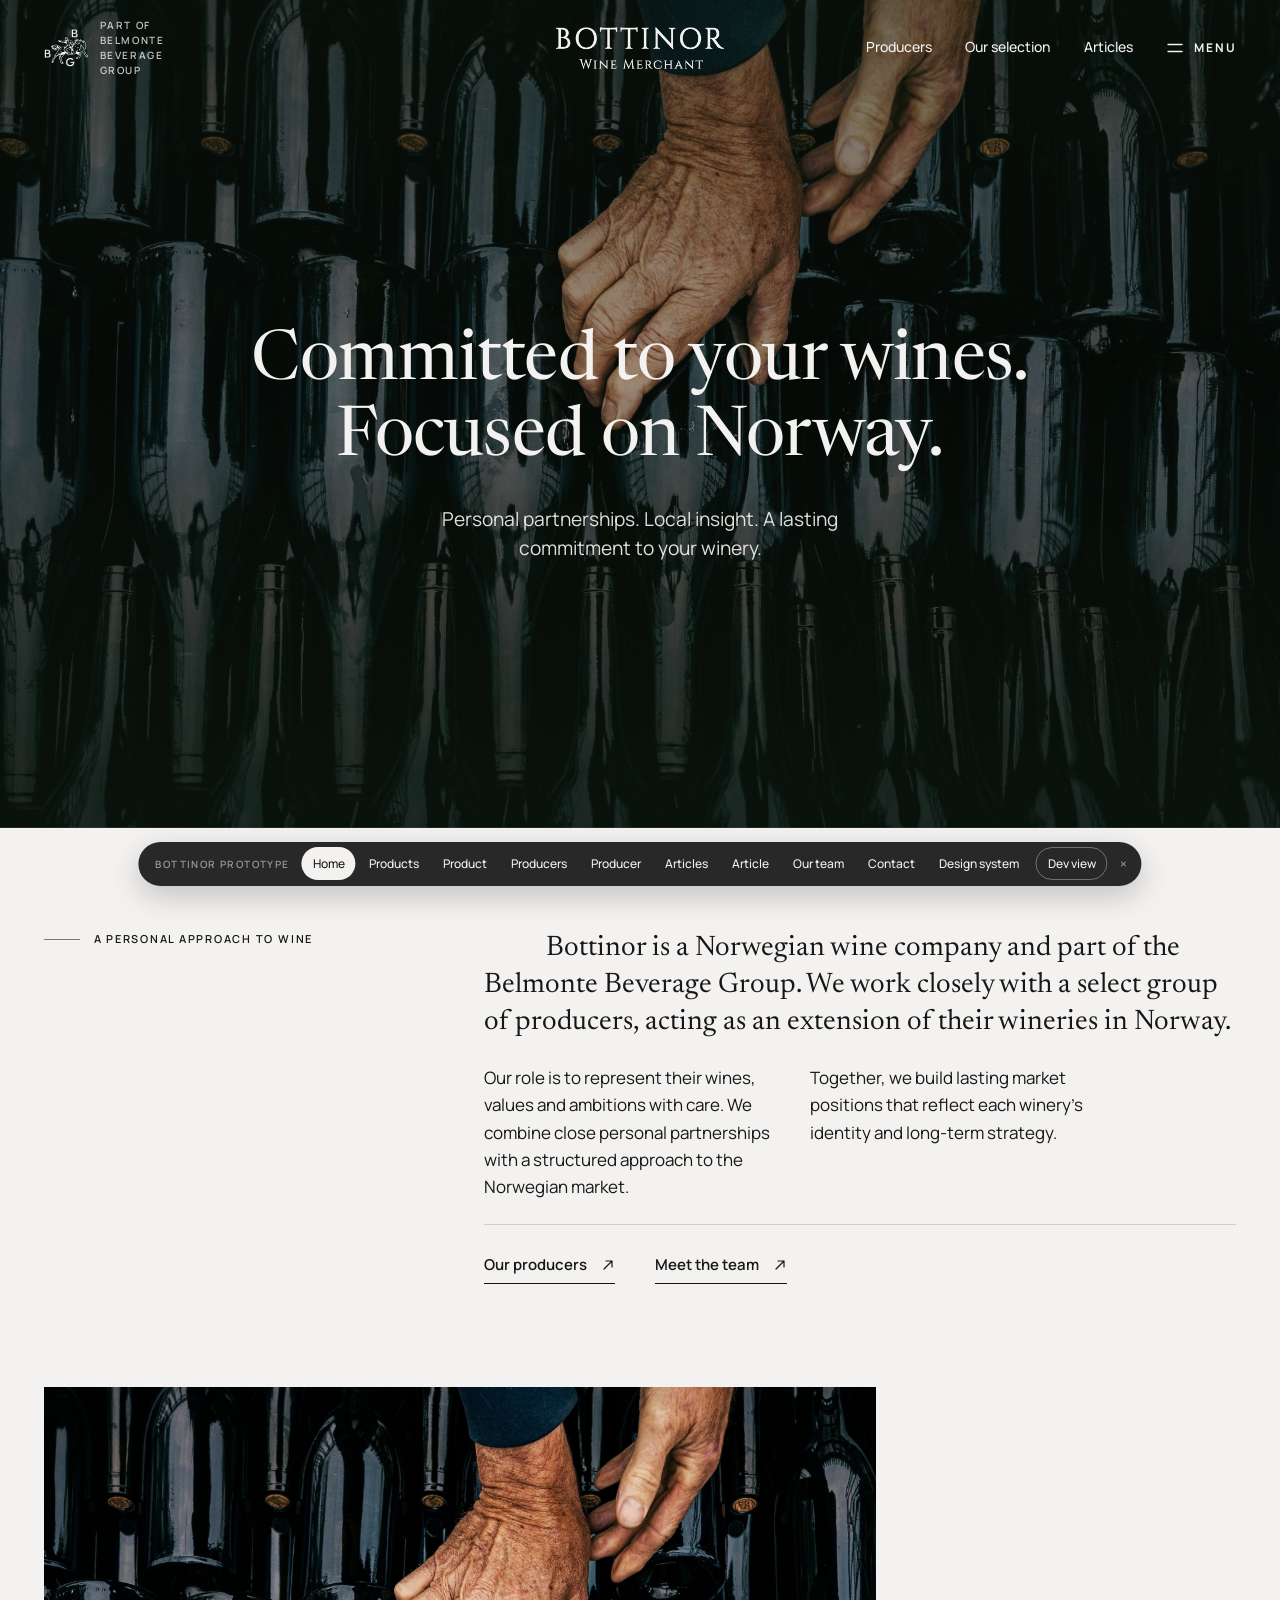
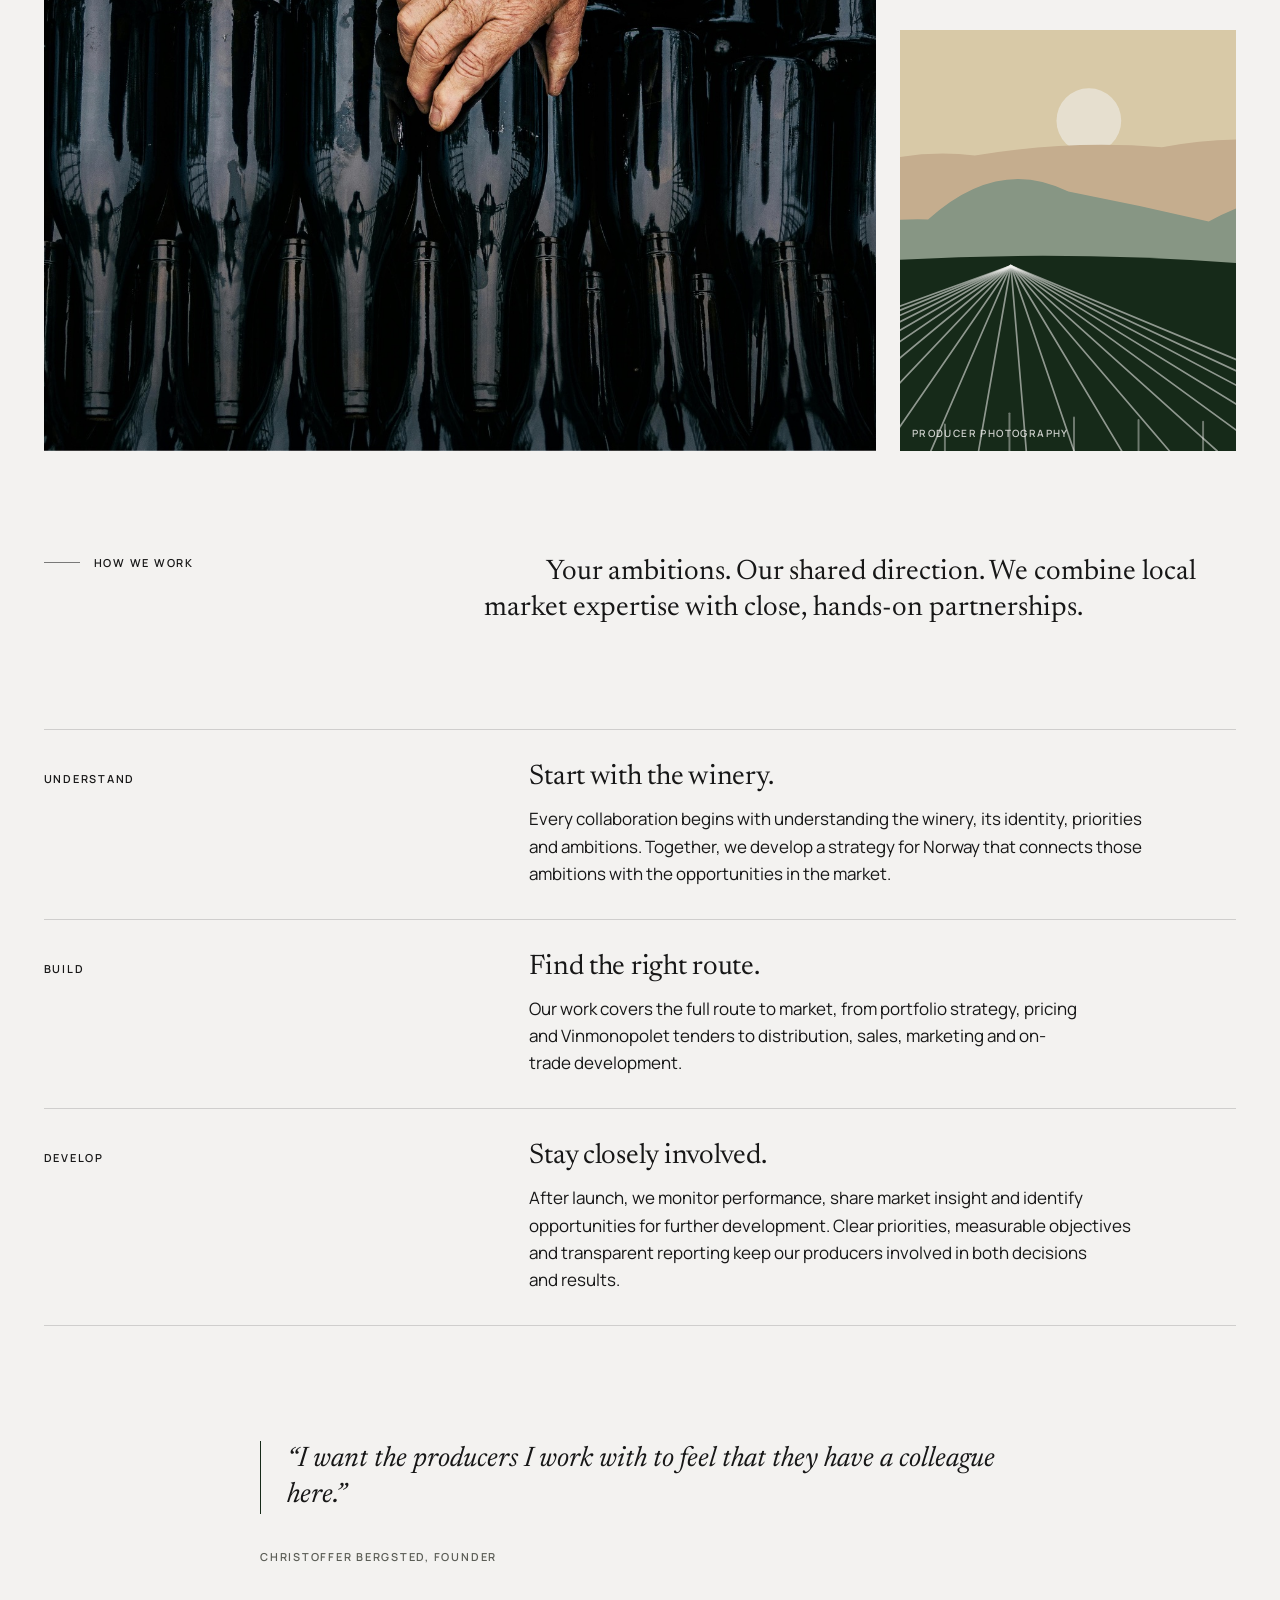
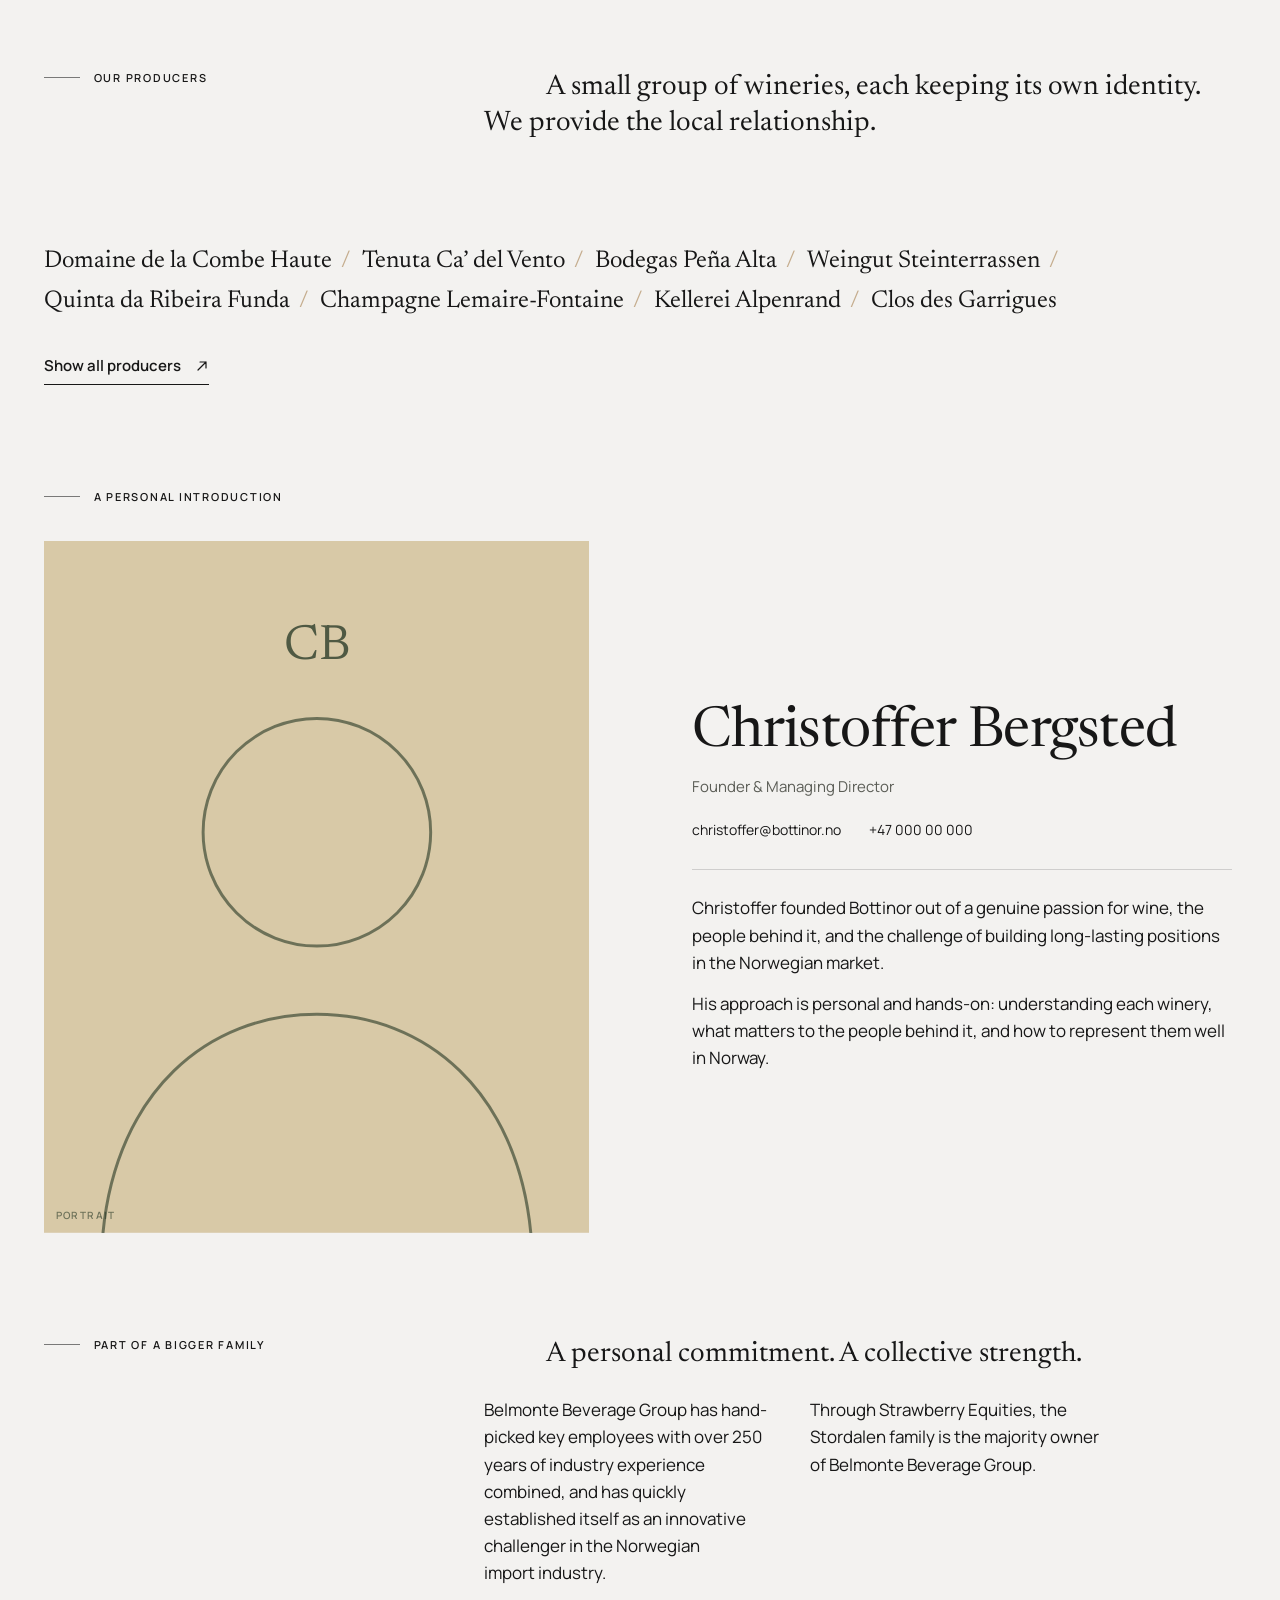
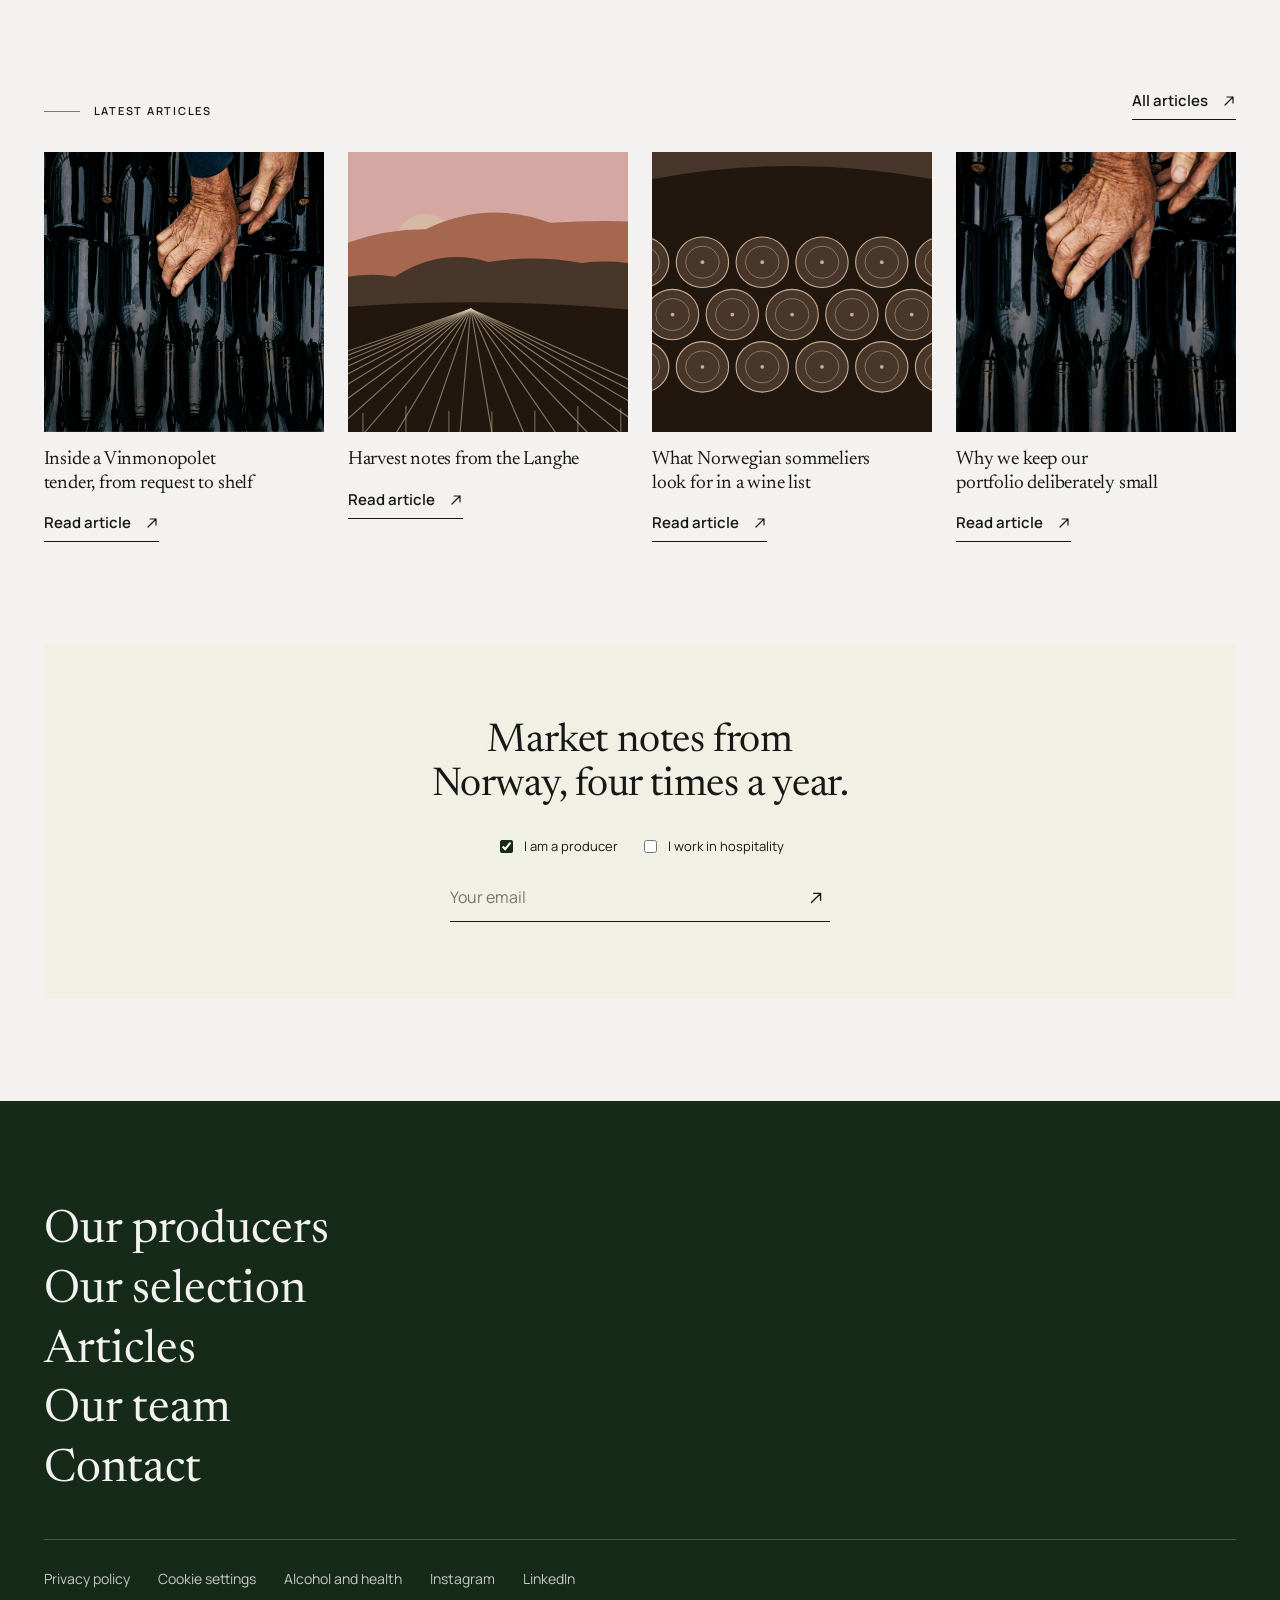
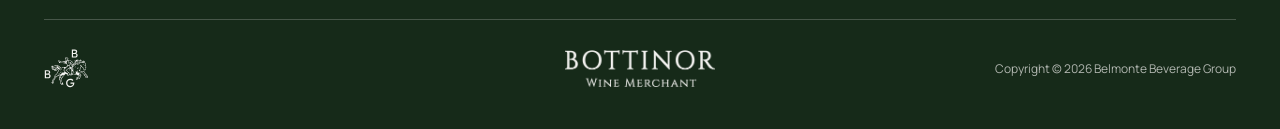
==== commit 9d5205ba: "Add Provenance Wines proposal and shared prototype engine Provenance: prototype, design system page," ====
--- a/bottinor/index.html
+++ b/bottinor/index.html
@@ -13,6 +13,7 @@
 </head>
 <body>
 <div id="app"></div>
-<script src="assets/app.js"></script>
+<script src="assets/brand.js"></script>
+<script src="../shared/prototype.js"></script>
 </body>
 </html>
--- a/bottinor/assets/bottinor.css
+++ b/bottinor/assets/bottinor.css
@@ -69,6 +69,7 @@
 .hdr-logo span { font-size: 10px; font-weight: 600; letter-spacing: var(--bottinor-label-tracking); text-transform: uppercase; line-height: 1.5; max-width: 15ch; opacity: .8; }
 .hdr-brand img { width: 168px; }
 .hdr-right { display: flex; justify-content: flex-end; align-items: center; gap: clamp(20px, 2.6vw, 40px); }
+.hdr-links { display: flex; gap: clamp(20px, 2.6vw, 40px); }
 .hdr-right a { font-size: 14px; font-weight: 500; text-decoration: none; padding-block: 4px; border-bottom: 1px solid transparent; }
 .hdr-right a:hover, .hdr-right a.on { border-bottom-color: currentColor; }
 .menu-btn { display: inline-flex; align-items: center; gap: 10px; background: none; border: 0; padding: 4px 0; cursor: pointer; font-size: 12px; font-weight: 600; letter-spacing: var(--bottinor-label-tracking); }
@@ -115,7 +116,8 @@
 
 /* banner (bannerFullscreen) — banner.styles.ts: centred h1 + rich-text intro over full-bleed photo */
 .banner { position: relative; color: var(--greige); background: var(--bottle); overflow: hidden; }
-.banner > img { position: absolute; inset: 0; width: 100%; height: 100%; object-fit: cover; }
+.banner .banner-media { position: absolute; inset: 0; }
+.banner .banner-media img { width: 100%; height: 100%; object-fit: cover; }
 .banner::after { content: ""; position: absolute; inset: 0; background: linear-gradient(180deg, rgba(13, 25, 15, .55) 0%, rgba(13, 25, 15, .35) 45%, rgba(13, 25, 15, .7) 100%); }
 .banner .container { position: relative; z-index: 1; min-height: clamp(600px, 92vh, 900px); display: flex; flex-direction: column; align-items: center; justify-content: center; text-align: center; padding-block: 140px 80px; }
 .banner h1 { font-size: var(--display); }
@@ -346,6 +348,7 @@
 .producer-intro { padding-block: clamp(48px, 6vw, 88px); }
 .producer-intro p { max-width: 980px; margin-inline: auto; font-family: var(--serif); font-size: var(--h3); line-height: 1.32; text-indent: 2.2em; }
 .story { display: grid; gap: clamp(40px, 5vw, 64px); padding-top: var(--gap); }
+.story .paragraphs:not(:last-child) .row { border-bottom: 0; }
 
 /* ---------- Articles — views/articles-view, features/article/article-tile.tsx ---------- */
 .article-list { display: grid; grid-template-columns: repeat(4, 1fr); gap: 40px 24px; }
@@ -381,6 +384,10 @@
 /* ContactView — IntroModule + TeamMemberTile grid + "View all team members" ThemedLink */
 .contact-view { display: grid; gap: clamp(48px, 6vw, 80px); padding-block: clamp(56px, 7vw, 104px) var(--gap); }
 .contact-view > * { width: 100%; }
+.contact-more { margin-top: 40px; }
+.related, .all-wines { padding-block: var(--gap); }
+.articles-page { padding-bottom: var(--gap); }
+.blocks.article-blocks { padding-top: 0; }
 
 /* ---------- Photo placeholders ---------- */
 .ph { position: relative; width: 100%; height: 100%; display: block; overflow: hidden; }
@@ -397,6 +404,30 @@
 .proto a:hover { background: rgba(243, 242, 240, .12); }
 .proto a.on { background: #F3F2F0; color: #171717; }
 .proto button { background: none; border: 0; color: inherit; opacity: .6; padding: 6px 10px; cursor: pointer; font-size: 14px; }
+.proto .dev-toggle { opacity: 1; font-size: 12px; font-weight: 500; padding: 6px 11px; margin-left: 4px; border: 1px solid rgba(243, 242, 240, .35); border-radius: 999px; white-space: nowrap; }
+.proto .dev-toggle.on { background: #E8590C; border-color: #E8590C; color: #fff; }
+
+/* ---------- Dev view (prototype only): Crystallize source → app component ----------
+   Orange: shape / block / piece and the component that renders it. Blue: the field behind an element. */
+.dev-legend { display: none; }
+.dev .dev-legend { display: flex; flex-direction: column; gap: 6px; position: fixed; bottom: calc(72px + env(safe-area-inset-bottom, 0px)); left: max(12px, env(safe-area-inset-left, 0px)); z-index: 95; max-width: 280px; padding: 12px 14px; background: #fff; color: #171717; border: 1px solid #E8590C; font: 500 12px/1.4 var(--sans); box-shadow: 0 8px 24px rgba(0, 0, 0, .12); }
+.dev-legend b { font-size: 13px; }
+.dev-legend span { display: flex; gap: 8px; align-items: center; }
+.dev-legend i { width: 12px; height: 12px; flex: none; }
+.dev-legend .k-cms { background: #E8590C; }
+.dev-legend .k-fld { background: #1971C2; }
+.dev-legend .hint { color: #5b5d56; }
+.dev [data-cms] { outline: 1.5px dashed #E8590C; outline-offset: -1px; }
+.dev [data-cms]::before { content: attr(data-cms) "  →  " attr(data-comp); position: absolute; top: 0; left: 0; z-index: 60; max-width: 100%; padding: 3px 7px; background: #E8590C; color: #fff; font: 600 10.5px/1.35 ui-monospace, SFMono-Regular, Menlo, monospace; letter-spacing: 0; text-transform: none; text-align: left; white-space: normal; pointer-events: none; }
+.dev [data-field] { outline: 1px solid rgba(25, 113, 194, .85); outline-offset: 1px; }
+.dev [data-field]::after { content: attr(data-field); position: absolute; top: 0; right: 0; z-index: 61; max-width: 100%; padding: 2px 6px; background: #1971C2; color: #fff; font: 600 10px/1.35 ui-monospace, SFMono-Regular, Menlo, monospace; letter-spacing: 0; text-transform: none; text-align: right; white-space: normal; pointer-events: none; }
+.dev [data-cms][data-field]::after { top: auto; bottom: 0; }
+/* Labels sit just above the outlined element so they don't cover its content */
+.dev [data-cms]::before, .dev [data-field]::after { top: auto; bottom: 100%; }
+.dev .site-header[data-cms]::before, .dev .banner[data-cms]::before, .dev .menu-dialog[data-cms]::before { top: 0; bottom: auto; }
+.dev [data-cms], .dev [data-field] { overflow: visible; }
+.dev .banner[data-cms] { overflow: hidden; }
+
 .proto-min { position: fixed; right: 14px; bottom: calc(14px + env(safe-area-inset-bottom, 0px)); z-index: 90; background: rgba(23, 23, 23, .92); color: #F3F2F0; border: 0; border-radius: 999px; padding: 10px 14px; font-size: 12px; cursor: pointer; }
 
 @media (prefers-reduced-motion: reduce) { *, *::before, *::after { animation: none !important; transition: none !important; scroll-behavior: auto !important; } }
